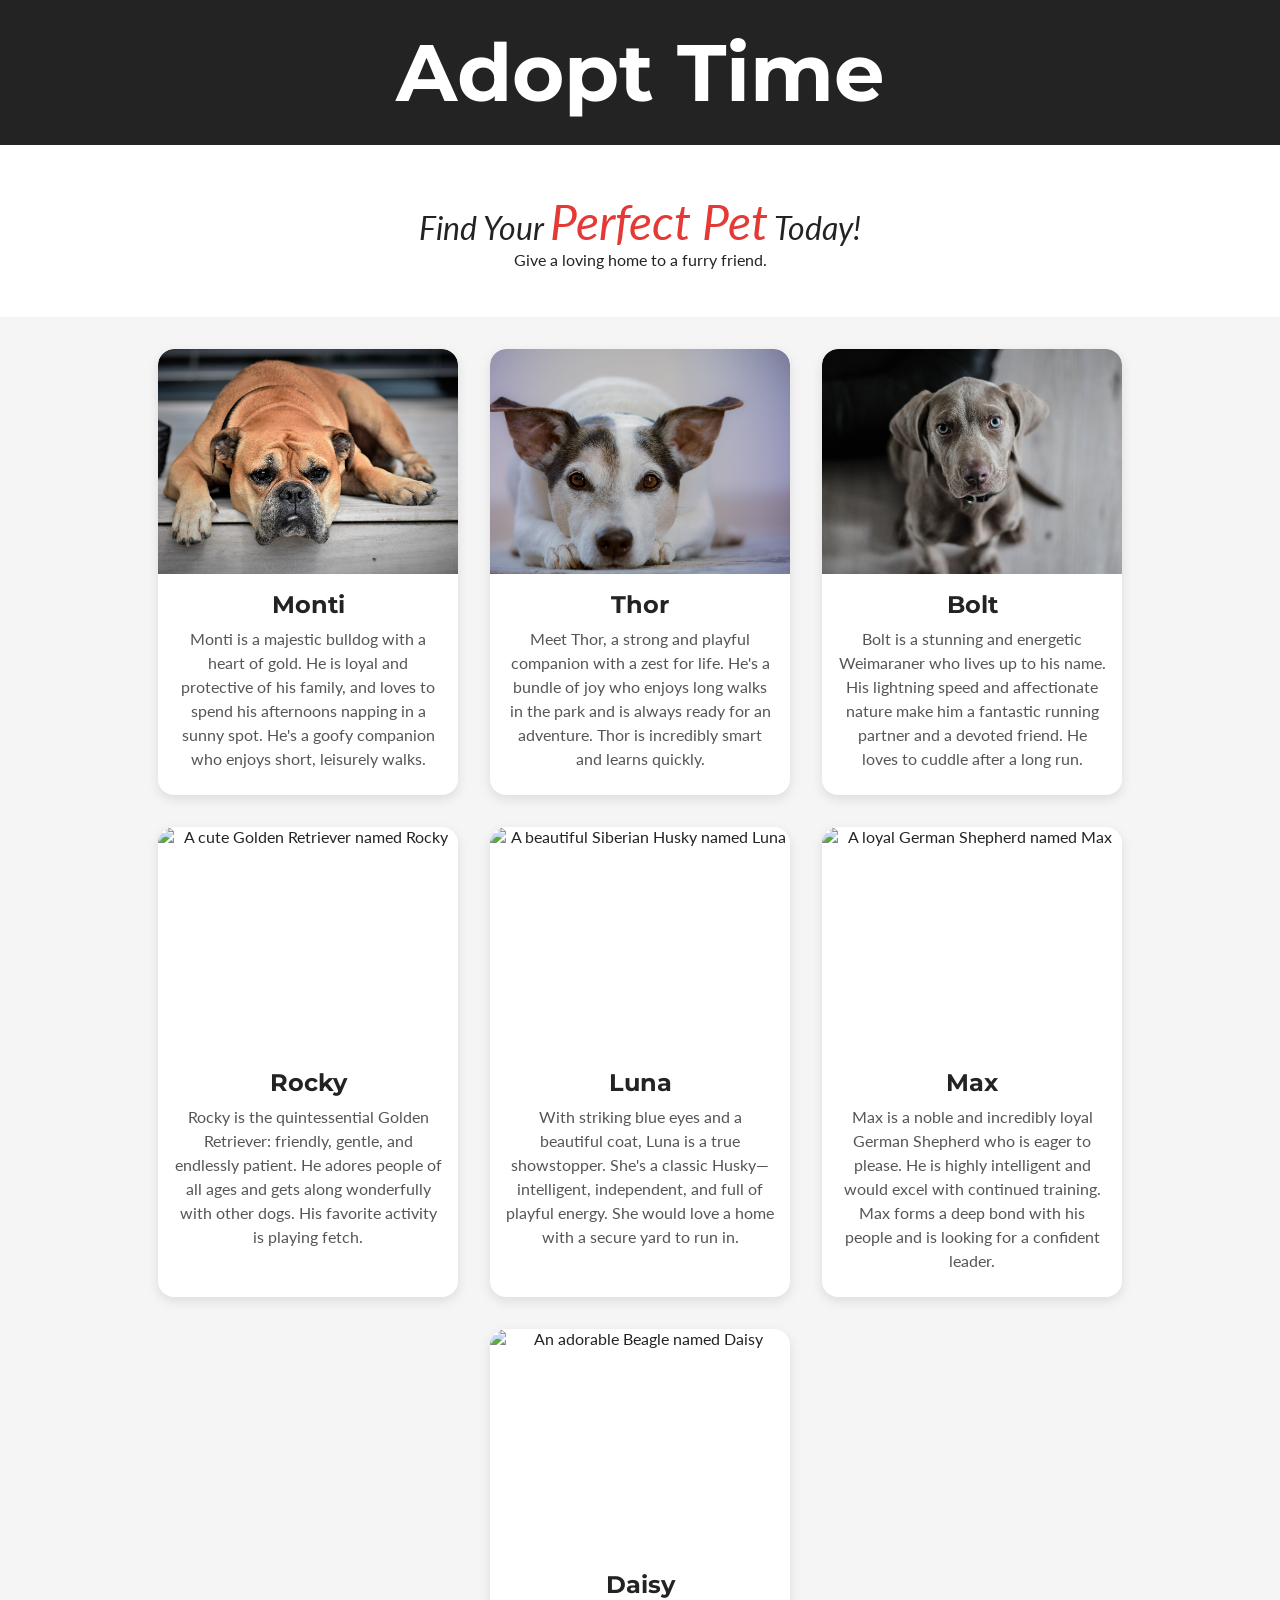
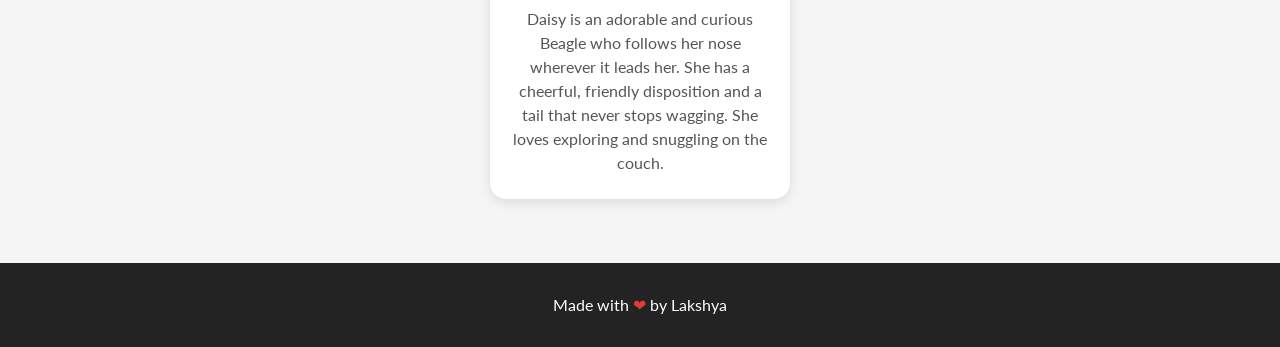
==== app.html @ c4fa8721 "Initial commit" ====
<!DOCTYPE html>
<html lang="en">
<head>
    <meta charset="UTF-8">
    <meta name="viewport" content="width=device-width, initial-scale=1.0">
    <title>Adopt Time</title>
    <link rel="stylesheet" href="style.css">
</head>
<body>

    <header>
        <h1>Adopt Time</h1>
    </header>

    <section class="hero">
        <h2>Find Your <span>Perfect Pet</span> Today!</h2>
        <p>Give a loving home to a furry friend.</p>
    </section>

    <section id="pets">
        <div class="card">
            <img src="continental-bulldog-ge5a6148c6_1280.jpg" alt="Monti the Bulldog">
            <h3>Monti</h3>
            <p>Monti is a majestic bulldog with a heart of gold. He is loyal and protective of his family, and loves to spend his afternoons napping in a sunny spot. He's a goofy companion who enjoys short, leisurely walks.</p>
        </div>

        <div class="card">
            <img src="dog-g392687a52_1280.jpg" alt="Thor the Dog">
            <h3>Thor</h3>
            <p>Meet Thor, a strong and playful companion with a zest for life. He's a bundle of joy who enjoys long walks in the park and is always ready for an adventure. Thor is incredibly smart and learns quickly.</p>
        </div>

        <div class="card">
            <img src="weimaraner-g65bcb290c_1280.jpg" alt="Bolt the Dog">
            <h3>Bolt</h3>
            <p>Bolt is a stunning and energetic Weimaraner who lives up to his name. His lightning speed and affectionate nature make him a fantastic running partner and a devoted friend. He loves to cuddle after a long run.</p>
        </div>

        <!-- Card for Rocky -->
        <div class="card">
            <img src="https://placedog.net/300/225?id=10" alt="A cute Golden Retriever named Rocky">
            <h3>Rocky</h3>
            <p>Rocky is the quintessential Golden Retriever: friendly, gentle, and endlessly patient. He adores people of all ages and gets along wonderfully with other dogs. His favorite activity is playing fetch.</p>
        </div>

        <!-- Card for Luna -->
        <div class="card">
            <img src="https://placedog.net/300/225?id=25" alt="A beautiful Siberian Husky named Luna">
            <h3>Luna</h3>
            <p>With striking blue eyes and a beautiful coat, Luna is a true showstopper. She's a classic Husky—intelligent, independent, and full of playful energy. She would love a home with a secure yard to run in.</p>
        </div>

        <!-- Card for Max -->
        <div class="card">
            <img src="https://placedog.net/300/225?id=42" alt="A loyal German Shepherd named Max">
            <h3>Max</h3>
            <p>Max is a noble and incredibly loyal German Shepherd who is eager to please. He is highly intelligent and would excel with continued training. Max forms a deep bond with his people and is looking for a confident leader.</p>
        </div>

        <!-- Card for Daisy -->
        <div class="card">
            <img src="https://placedog.net/300/225?id=55" alt="An adorable Beagle named Daisy">
            <h3>Daisy</h3>
            <p>Daisy is an adorable and curious Beagle who follows her nose wherever it leads her. She has a cheerful, friendly disposition and a tail that never stops wagging. She loves exploring and snuggling on the couch.</p>
        </div>
    </section>

    <footer>
        <p>Made with <span class="heart">&#10084;</span> by Lakshya</p>
    </footer>

</body>
</html>
---- style.css ----
/* Google Fonts Import */
@import url('https://fonts.googleapis.com/css2?family=Lato:wght@400;700&family=Montserrat:wght@700&display=swap');

/* CSS Variables */
:root {
    --font-body: 'Lato', sans-serif;
    --font-heading: 'Montserrat', sans-serif;

    --color-primary: #E67E22; /* A warm, friendly orange */
    --color-accent: #e53935; /* A slightly softer red for hearts */
    --color-dark: #232323;
    --color-text-secondary: #555; /* A softer gray for body text */
    --color-light: #ffffff;
    --color-bg: #f5f5f5;

    --border-radius: 16px;
    --shadow: 0 4px 12px rgba(0, 0, 0, 0.1);
    --shadow-hover: 0 8px 24px rgba(0, 0, 0, 0.15);
    --transition-speed: 0.3s;
}

/* General Reset */
* {
    margin: 0;
    padding: 0;
    box-sizing: border-box;
}

body {
    font-family: var(--font-body);
    color: var(--color-dark);
    background-color: var(--color-bg);
}

/* Header */
header {
    text-align: center;
    font-size: 2.5rem;
    font-weight: bold;
    background-color: var(--color-dark);
    color: var(--color-light);
    padding: 1.5rem;
    font-family: var(--font-heading);
}

/* Hero Section */
.hero {
    text-align: center;
    padding: 3rem;
    background-color: var(--color-light);
}

.hero h2 {
    font-size: 2rem;
    font-style: italic;
    color: var(--color-dark);
    font-family: var(--font-body);
    font-weight: 400;
}

.hero span {
    color: var(--color-accent);
    font-size: 3rem;
}

/* Pet Cards Section */
#pets {
    display: flex;
    flex-wrap: wrap;
    justify-content: center;
    gap: 2rem;
    padding: 2rem;
}

/* Pet Cards */
.card {
    background-color: var(--color-light);
    width: 300px;
    border-radius: var(--border-radius);
    box-shadow: var(--shadow);
    padding: 0;
    text-align: center;
    transition: transform var(--transition-speed) ease-in-out, box-shadow var(--transition-speed) ease-in-out;
    overflow: hidden;
}

.card img {
    width: 100%;
    display: block;
    border-radius: var(--border-radius) var(--border-radius) 0 0;
    aspect-ratio: 4 / 3;
    object-fit: cover;
}

/* Add padding to content inside card */
.card h3,
.card p {
    padding-left: 1rem;
    padding-right: 1rem;
}

.card h3 {
    font-family: var(--font-heading);
    font-size: 1.5rem;
    margin-top: 1rem;
    color: var(--color-dark);
}

.card p {
    color: var(--color-text-secondary);
    font-size: 1rem;
    line-height: 1.5; /* Improves readability for multi-line text */
    padding-top: 0.5rem;
    padding-bottom: 1.5rem;
}

/* Hover Effects */
.card:hover {
    transform: translateY(-8px);
    box-shadow: var(--shadow-hover);
}

/* Footer */
footer {
    background-color: var(--color-dark);
    color: var(--color-light);
    text-align: center;
    padding: 2rem;
    margin-top: 2rem;
}

.heart {
    color: var(--color-accent);
}
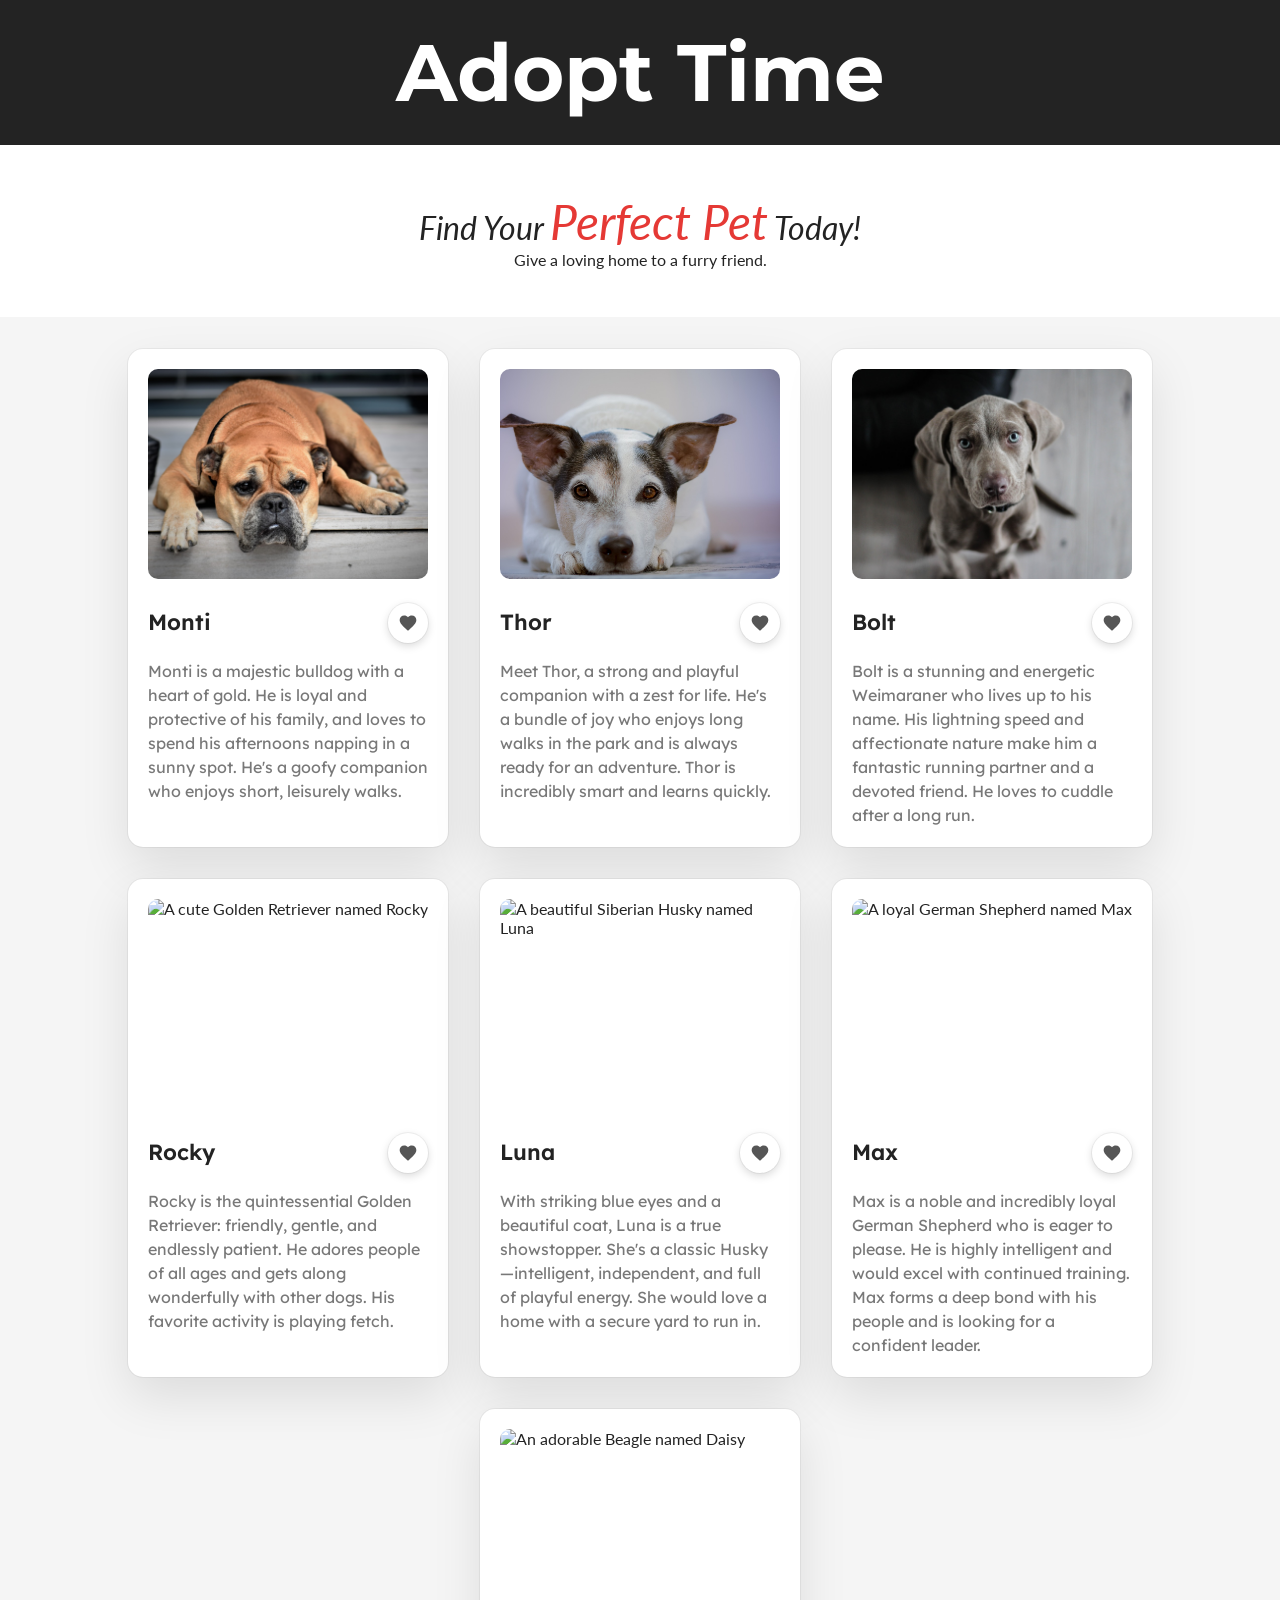
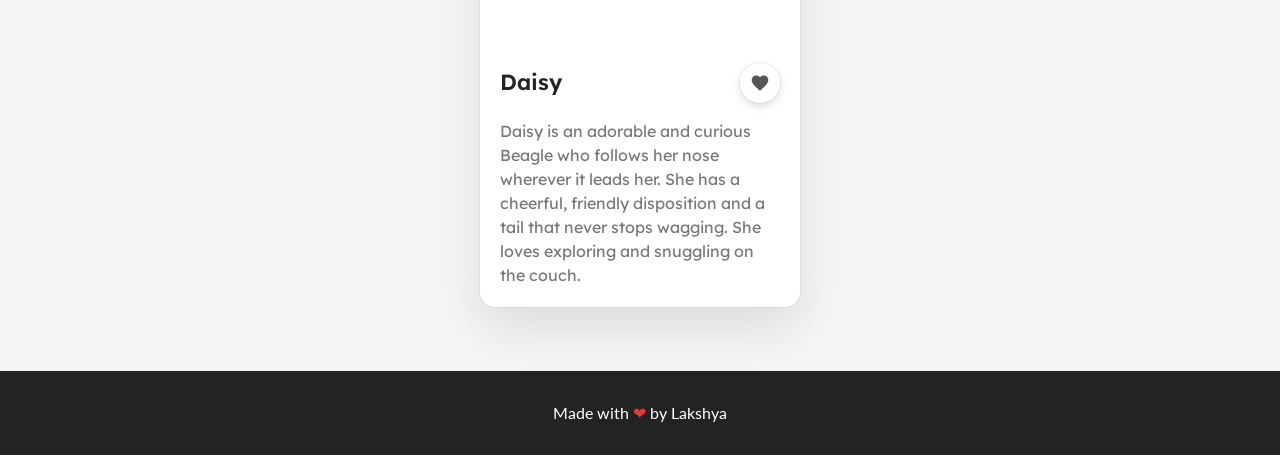
==== commit d9457165: "Organize project for GitHub: add docs and move images" ====
--- a/app.html
+++ b/app.html
@@ -1,11 +1,13 @@
 <!DOCTYPE html>
 <html lang="en">
+
 <head>
     <meta charset="UTF-8">
     <meta name="viewport" content="width=device-width, initial-scale=1.0">
     <title>Adopt Time</title>
     <link rel="stylesheet" href="style.css">
 </head>
+
 <body>
 
     <header>
@@ -19,49 +21,131 @@
 
     <section id="pets">
         <div class="card">
-            <img src="continental-bulldog-ge5a6148c6_1280.jpg" alt="Monti the Bulldog">
-            <h3>Monti</h3>
-            <p>Monti is a majestic bulldog with a heart of gold. He is loyal and protective of his family, and loves to spend his afternoons napping in a sunny spot. He's a goofy companion who enjoys short, leisurely walks.</p>
+            <div class="card-image">
+                <img src="images/continental-bulldog-ge5a6148c6_1280.jpg" alt="Monti the Bulldog">
+            </div>
+            <div class="card-header">
+                <a href="#">Monti</a>
+                <button class="icon-button">
+                    <svg viewBox="0 0 24 24">
+                        <path fill="currentColor"
+                            d="M12,21.35L10.55,20.03C5.4,15.36 2,12.27 2,8.5C2,5.41 4.42,3 7.5,3C9.24,3 10.91,3.81 12,5.08C13.09,3.81 14.76,3 16.5,3C19.58,3 22,5.41 22,8.5C22,12.27 18.6,15.36 13.45,20.03L12,21.35Z" />
+                    </svg>
+                </button>
+            </div>
+            <p>Monti is a majestic bulldog with a heart of gold. He is loyal and protective of his family, and loves to
+                spend his afternoons napping in a sunny spot. He's a goofy companion who enjoys short, leisurely walks.
+            </p>
         </div>
 
         <div class="card">
-            <img src="dog-g392687a52_1280.jpg" alt="Thor the Dog">
-            <h3>Thor</h3>
-            <p>Meet Thor, a strong and playful companion with a zest for life. He's a bundle of joy who enjoys long walks in the park and is always ready for an adventure. Thor is incredibly smart and learns quickly.</p>
+            <div class="card-image">
+                <img src="images/dog-g392687a52_1280.jpg" alt="Thor the Dog">
+            </div>
+            <div class="card-header">
+                <a href="#">Thor</a>
+                <button class="icon-button">
+                    <svg viewBox="0 0 24 24">
+                        <path fill="currentColor"
+                            d="M12,21.35L10.55,20.03C5.4,15.36 2,12.27 2,8.5C2,5.41 4.42,3 7.5,3C9.24,3 10.91,3.81 12,5.08C13.09,3.81 14.76,3 16.5,3C19.58,3 22,5.41 22,8.5C22,12.27 18.6,15.36 13.45,20.03L12,21.35Z" />
+                    </svg>
+                </button>
+            </div>
+            <p>Meet Thor, a strong and playful companion with a zest for life. He's a bundle of joy who enjoys long
+                walks in the park and is always ready for an adventure. Thor is incredibly smart and learns quickly.</p>
         </div>
 
         <div class="card">
-            <img src="weimaraner-g65bcb290c_1280.jpg" alt="Bolt the Dog">
-            <h3>Bolt</h3>
-            <p>Bolt is a stunning and energetic Weimaraner who lives up to his name. His lightning speed and affectionate nature make him a fantastic running partner and a devoted friend. He loves to cuddle after a long run.</p>
+            <div class="card-image">
+                <img src="images/weimaraner-g65bcb290c_1280.jpg" alt="Bolt the Dog">
+            </div>
+            <div class="card-header">
+                <a href="#">Bolt</a>
+                <button class="icon-button">
+                    <svg viewBox="0 0 24 24">
+                        <path fill="currentColor"
+                            d="M12,21.35L10.55,20.03C5.4,15.36 2,12.27 2,8.5C2,5.41 4.42,3 7.5,3C9.24,3 10.91,3.81 12,5.08C13.09,3.81 14.76,3 16.5,3C19.58,3 22,5.41 22,8.5C22,12.27 18.6,15.36 13.45,20.03L12,21.35Z" />
+                    </svg>
+                </button>
+            </div>
+            <p>Bolt is a stunning and energetic Weimaraner who lives up to his name. His lightning speed and
+                affectionate nature make him a fantastic running partner and a devoted friend. He loves to cuddle after
+                a long run.</p>
         </div>
 
         <!-- Card for Rocky -->
         <div class="card">
-            <img src="https://placedog.net/300/225?id=10" alt="A cute Golden Retriever named Rocky">
-            <h3>Rocky</h3>
-            <p>Rocky is the quintessential Golden Retriever: friendly, gentle, and endlessly patient. He adores people of all ages and gets along wonderfully with other dogs. His favorite activity is playing fetch.</p>
+            <div class="card-image">
+                <img src="https://placedog.net/300/225?id=10" alt="A cute Golden Retriever named Rocky">
+            </div>
+            <div class="card-header">
+                <a href="#">Rocky</a>
+                <button class="icon-button">
+                    <svg viewBox="0 0 24 24">
+                        <path fill="currentColor"
+                            d="M12,21.35L10.55,20.03C5.4,15.36 2,12.27 2,8.5C2,5.41 4.42,3 7.5,3C9.24,3 10.91,3.81 12,5.08C13.09,3.81 14.76,3 16.5,3C19.58,3 22,5.41 22,8.5C22,12.27 18.6,15.36 13.45,20.03L12,21.35Z" />
+                    </svg>
+                </button>
+            </div>
+            <p>Rocky is the quintessential Golden Retriever: friendly, gentle, and endlessly patient. He adores people
+                of all ages and gets along wonderfully with other dogs. His favorite activity is playing fetch.</p>
         </div>
 
         <!-- Card for Luna -->
         <div class="card">
-            <img src="https://placedog.net/300/225?id=25" alt="A beautiful Siberian Husky named Luna">
-            <h3>Luna</h3>
-            <p>With striking blue eyes and a beautiful coat, Luna is a true showstopper. She's a classic Husky—intelligent, independent, and full of playful energy. She would love a home with a secure yard to run in.</p>
+            <div class="card-image">
+                <img src="https://placedog.net/300/225?id=25" alt="A beautiful Siberian Husky named Luna">
+            </div>
+            <div class="card-header">
+                <a href="#">Luna</a>
+                <button class="icon-button">
+                    <svg viewBox="0 0 24 24">
+                        <path fill="currentColor"
+                            d="M12,21.35L10.55,20.03C5.4,15.36 2,12.27 2,8.5C2,5.41 4.42,3 7.5,3C9.24,3 10.91,3.81 12,5.08C13.09,3.81 14.76,3 16.5,3C19.58,3 22,5.41 22,8.5C22,12.27 18.6,15.36 13.45,20.03L12,21.35Z" />
+                    </svg>
+                </button>
+            </div>
+            <p>With striking blue eyes and a beautiful coat, Luna is a true showstopper. She's a classic
+                Husky—intelligent, independent, and full of playful energy. She would love a home with a secure yard to
+                run in.</p>
         </div>
 
         <!-- Card for Max -->
         <div class="card">
-            <img src="https://placedog.net/300/225?id=42" alt="A loyal German Shepherd named Max">
-            <h3>Max</h3>
-            <p>Max is a noble and incredibly loyal German Shepherd who is eager to please. He is highly intelligent and would excel with continued training. Max forms a deep bond with his people and is looking for a confident leader.</p>
+            <div class="card-image">
+                <img src="https://placedog.net/300/225?id=42" alt="A loyal German Shepherd named Max">
+            </div>
+            <div class="card-header">
+                <a href="#">Max</a>
+                <button class="icon-button">
+                    <svg viewBox="0 0 24 24">
+                        <path fill="currentColor"
+                            d="M12,21.35L10.55,20.03C5.4,15.36 2,12.27 2,8.5C2,5.41 4.42,3 7.5,3C9.24,3 10.91,3.81 12,5.08C13.09,3.81 14.76,3 16.5,3C19.58,3 22,5.41 22,8.5C22,12.27 18.6,15.36 13.45,20.03L12,21.35Z" />
+                    </svg>
+                </button>
+            </div>
+            <p>Max is a noble and incredibly loyal German Shepherd who is eager to please. He is highly intelligent and
+                would excel with continued training. Max forms a deep bond with his people and is looking for a
+                confident leader.</p>
         </div>
 
         <!-- Card for Daisy -->
         <div class="card">
-            <img src="https://placedog.net/300/225?id=55" alt="An adorable Beagle named Daisy">
-            <h3>Daisy</h3>
-            <p>Daisy is an adorable and curious Beagle who follows her nose wherever it leads her. She has a cheerful, friendly disposition and a tail that never stops wagging. She loves exploring and snuggling on the couch.</p>
+            <div class="card-image">
+                <img src="https://placedog.net/300/225?id=55" alt="An adorable Beagle named Daisy">
+            </div>
+            <div class="card-header">
+                <a href="#">Daisy</a>
+                <button class="icon-button">
+                    <svg viewBox="0 0 24 24">
+                        <path fill="currentColor"
+                            d="M12,21.35L10.55,20.03C5.4,15.36 2,12.27 2,8.5C2,5.41 4.42,3 7.5,3C9.24,3 10.91,3.81 12,5.08C13.09,3.81 14.76,3 16.5,3C19.58,3 22,5.41 22,8.5C22,12.27 18.6,15.36 13.45,20.03L12,21.35Z" />
+                    </svg>
+                </button>
+            </div>
+            <p>Daisy is an adorable and curious Beagle who follows her nose wherever it leads her. She has a cheerful,
+                friendly disposition and a tail that never stops wagging. She loves exploring and snuggling on the
+                couch.</p>
         </div>
     </section>
 
@@ -70,4 +154,5 @@
     </footer>
 
 </body>
+
 </html>
--- a/style.css
+++ b/style.css
@@ -1,5 +1,6 @@
 /* Google Fonts Import */
 @import url('https://fonts.googleapis.com/css2?family=Lato:wght@400;700&family=Montserrat:wght@700&display=swap');
+@import url('https://fonts.googleapis.com/css2?family=Lexend:wght@300;400;500;600;700;800;900&display=swap');
 
 /* CSS Variables */
 :root {
@@ -72,52 +73,94 @@
     padding: 2rem;
 }
 
-/* Pet Cards */
 .card {
-    background-color: var(--color-light);
-    width: 300px;
-    border-radius: var(--border-radius);
-    box-shadow: var(--shadow);
-    padding: 0;
-    text-align: center;
-    transition: transform var(--transition-speed) ease-in-out, box-shadow var(--transition-speed) ease-in-out;
-    overflow: hidden;
+	background-color: #FFF;
+	box-shadow: 0 0 0 1px rgba(0, 0, 0, .05), 0 20px 50px 0 rgba(0, 0, 0, .1);
+	border-radius: 15px;
+	padding: 1.25rem;
+	position: relative;
+	transition: .15s ease-in;
+    width: 320px;
 }
 
-.card img {
-    width: 100%;
+.card:hover, .card:focus-within {
+	box-shadow: 0 0 0 2px #f00000, 0 10px 60px 0 rgba(0, 0, 0, .1);
+	transform: translateY(-5px);
+}
+
+.card-image {
+	border-radius: 10px;
+	overflow: hidden;
+}
+
+.card-image img {
+    max-width: 100%;
     display: block;
-    border-radius: var(--border-radius) var(--border-radius) 0 0;
     aspect-ratio: 4 / 3;
     object-fit: cover;
+    width: 100%;
 }
 
-/* Add padding to content inside card */
-.card h3,
-.card p {
-    padding-left: 1rem;
-    padding-right: 1rem;
+.card-header {
+	margin-top: 1.5rem;
+	display: flex;
+	align-items: center;
+	justify-content: space-between;
+    font-family: "Lexend", sans-serif;
 }
 
-.card h3 {
-    font-family: var(--font-heading);
-    font-size: 1.5rem;
-    margin-top: 1rem;
-    color: var(--color-dark);
+.card-header a {
+	font-weight: 600;
+	font-size: 1.375rem;
+	line-height: 1.25;
+	padding-right: 1rem;
+	text-decoration: none;
+	color: inherit;
+	will-change: transform;
+}
+
+.card-header a:after {
+	content: "";
+	position: absolute;
+	left: 0;
+	top: 0;
+	right: 0;
+	bottom: 0;
 }
 
 .card p {
-    color: var(--color-text-secondary);
-    font-size: 1rem;
-    line-height: 1.5; /* Improves readability for multi-line text */
-    padding-top: 0.5rem;
-    padding-bottom: 1.5rem;
+    margin-top: 1rem;
+    color: #787878;
+    font-family: "Lexend", sans-serif;
+    line-height: 1.5;
 }
 
-/* Hover Effects */
-.card:hover {
-    transform: translateY(-8px);
-    box-shadow: var(--shadow-hover);
+.icon-button {
+	border: 0;
+	background-color: #fff;
+	border-radius: 50%;
+	width: 2.5rem;
+	height: 2.5rem;
+	display: flex;
+	justify-content: center;
+	align-items: center;
+	flex-shrink: 0;
+	font-size: 1.25rem;
+	transition: .25s ease;
+	box-shadow: 0 0 0 1px rgba(0, 0, 0, .05), 0 3px 8px 0 rgba(0, 0, 0, .15);
+	z-index: 1;
+	cursor: pointer;
+	color: #565656;
+}
+
+.icon-button svg {
+	width: 1em;
+	height: 1em;
+}
+
+.icon-button:hover, .icon-button:focus {
+	background-color: #EC4646;
+	color: #FFF;
 }
 
 /* Footer */
@@ -131,4 +174,4 @@
 
 .heart {
     color: var(--color-accent);
-}+}
